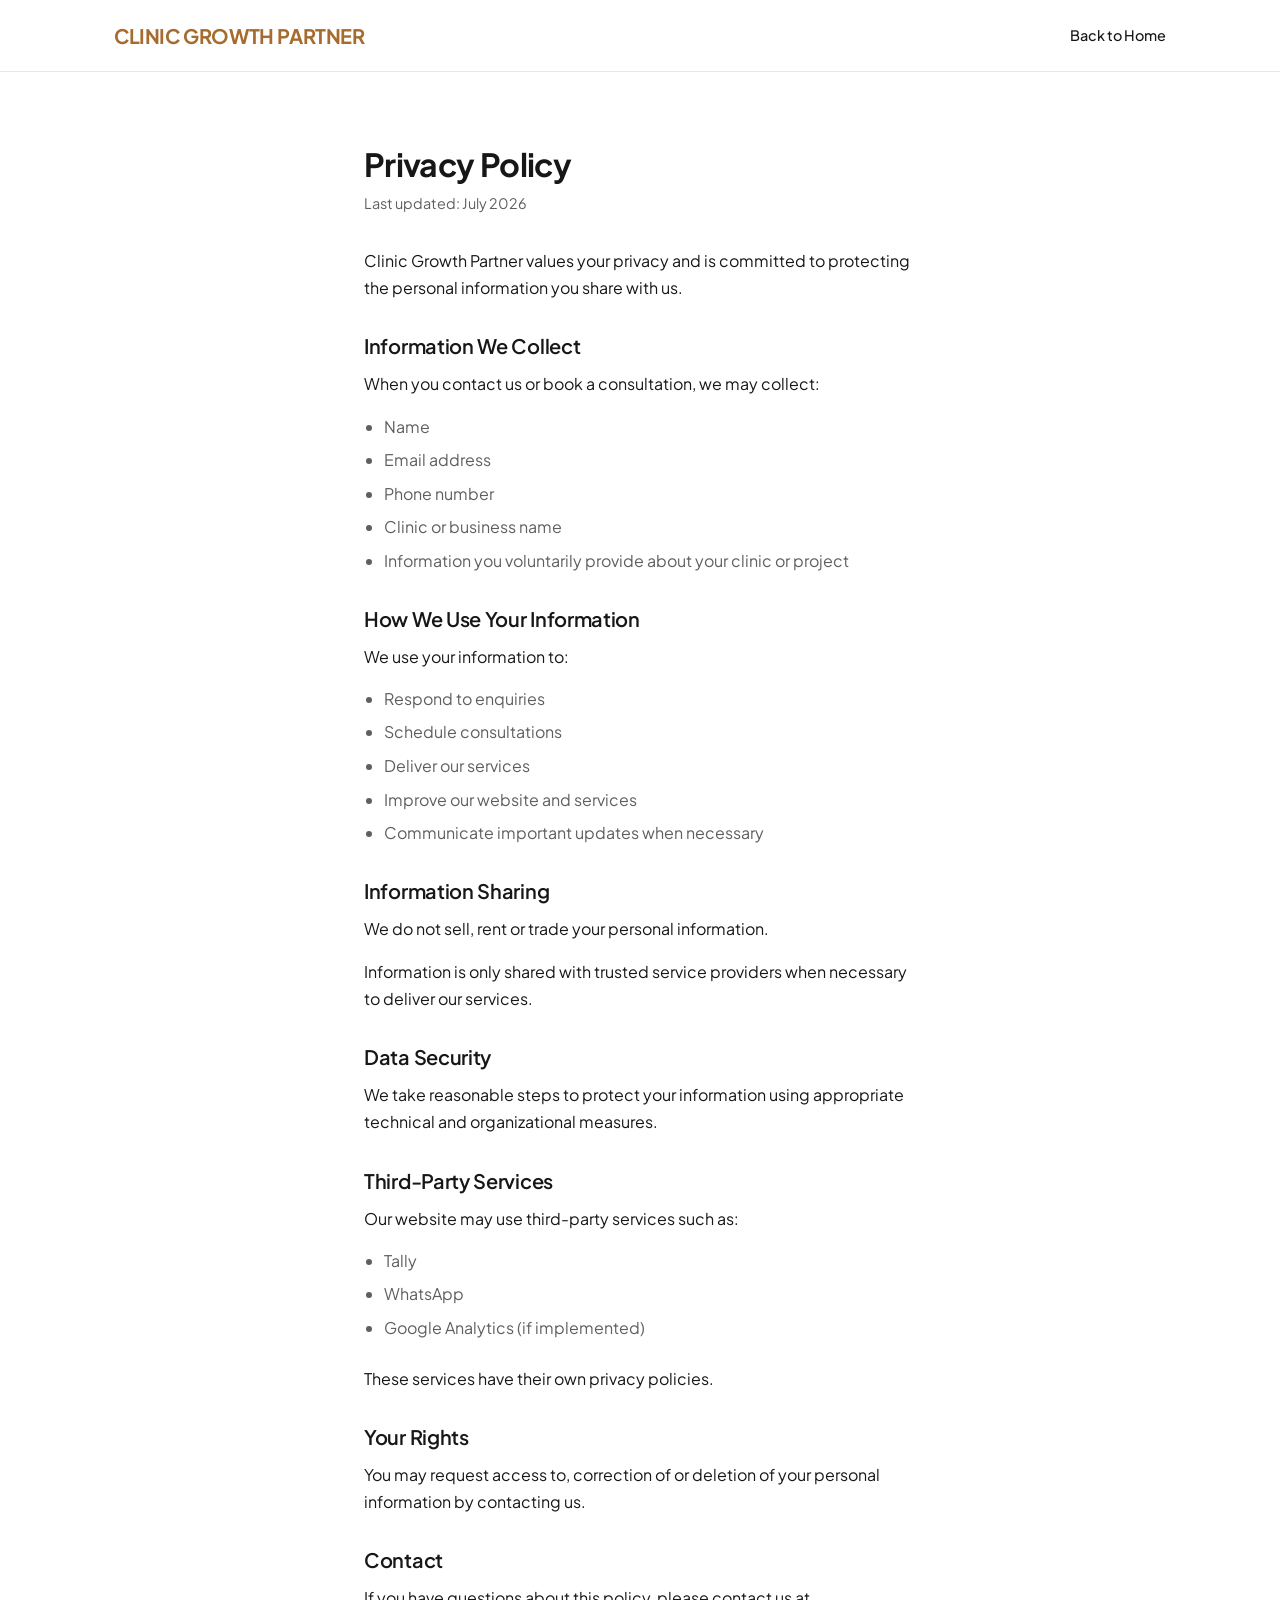
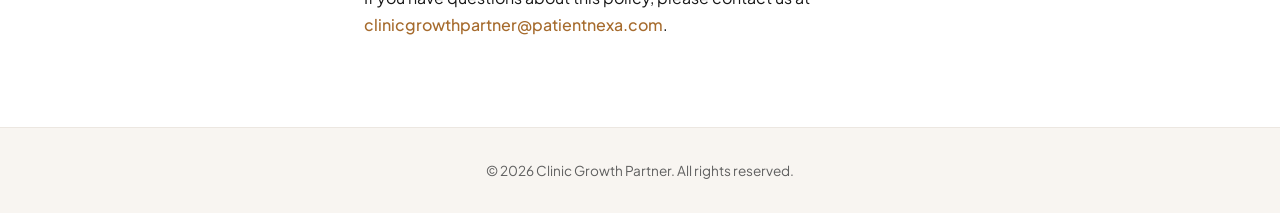
==== privacy-policy.html @ 5e9bd0d6 "Add files via upload" ====
<!DOCTYPE html>
<html lang="en">
<head>
  <meta charset="UTF-8">
  <meta name="viewport" content="width=device-width, initial-scale=1.0">
  <title>Privacy Policy - Clinic Growth Partner</title>
  <link rel="stylesheet" href="styles.css">
  <style>
    .article-container {
      max-width: 680px;
      margin: 0 auto;
      padding: var(--section-spacing) var(--container-padding);
    }
    .article-container h1 {
      font-size: 2rem;
      margin-bottom: 8px;
      color: var(--color-primary-text);
      font-weight: 700;
    }
    .article-meta {
      font-size: 0.9rem;
      color: var(--color-secondary-text);
      margin-bottom: 32px;
    }
    .article-content h2 {
      font-size: 1.25rem;
      margin-top: 32px;
      margin-bottom: 12px;
      color: var(--color-primary-text);
      font-weight: 600;
    }
    .article-content p {
      margin-bottom: 16px;
      line-height: 1.7;
      color: var(--color-primary-text);
    }
    .article-content ul {
      margin-bottom: 24px;
      padding-left: 20px;
    }
    .article-content li {
      margin-bottom: 8px;
      line-height: 1.6;
      color: var(--color-secondary-text);
    }
    .article-content a {
      color: var(--color-bronze);
      text-decoration: none;
      font-weight: 500;
    }
    .article-content a:hover {
      text-decoration: underline;
    }
  </style>
</head>
<body>
  <!-- HEADER -->
  <header class="header">
    <div class="container header-container">
      <a href="index.html" class="logo">Clinic Growth Partner</a>
      <nav class="nav">
        <a href="index.html" class="nav-link">Back to Home</a>
      </nav>
    </div>
  </header>

  <main>
    <article class="article-container">
      <h1>Privacy Policy</h1>
      <div class="article-meta">Last updated: July 2026</div>
      
      <div class="article-content">
        <p>Clinic Growth Partner values your privacy and is committed to protecting the personal information you share with us.</p>

        <h2>Information We Collect</h2>
        <p>When you contact us or book a consultation, we may collect:</p>
        <ul>
          <li>Name</li>
          <li>Email address</li>
          <li>Phone number</li>
          <li>Clinic or business name</li>
          <li>Information you voluntarily provide about your clinic or project</li>
        </ul>

        <h2>How We Use Your Information</h2>
        <p>We use your information to:</p>
        <ul>
          <li>Respond to enquiries</li>
          <li>Schedule consultations</li>
          <li>Deliver our services</li>
          <li>Improve our website and services</li>
          <li>Communicate important updates when necessary</li>
        </ul>

        <h2>Information Sharing</h2>
        <p>We do not sell, rent or trade your personal information.</p>
        <p>Information is only shared with trusted service providers when necessary to deliver our services.</p>

        <h2>Data Security</h2>
        <p>We take reasonable steps to protect your information using appropriate technical and organizational measures.</p>

        <h2>Third-Party Services</h2>
        <p>Our website may use third-party services such as:</p>
        <ul>
          <li>Tally</li>
          <li>WhatsApp</li>
          <li>Google Analytics (if implemented)</li>
        </ul>
        <p>These services have their own privacy policies.</p>

        <h2>Your Rights</h2>
        <p>You may request access to, correction of or deletion of your personal information by contacting us.</p>

        <h2>Contact</h2>
        <p>If you have questions about this policy, please contact us at <a href="mailto:clinicgrowthpartner@patientnexa.com">clinicgrowthpartner@patientnexa.com</a>.</p>
      </div>
    </article>
  </main>

  <footer class="footer" style="padding-top: 32px; padding-bottom: 32px;">
    <div class="container" style="text-align: center;">
      <p style="font-size: 0.85rem; color: var(--color-secondary-text); margin: 0;">&copy; 2026 Clinic Growth Partner. All rights reserved.</p>
    </div>
  </footer>
</body>
</html>
---- styles.css ----
/* ==========================================================================
   CLINIC GROWTH PARTNER - DESIGN SYSTEM & UTILITY STYLES
   ========================================================================== */

/* Typography & Variables Initialization */
@import url('https://fonts.googleapis.com/css2?family=Plus+Jakarta+Sans:ital,wght@0,300;0,400;0,500;0,600;0,700;1,400&display=swap');

:root {
  /* Colour System */
  --color-bronze: #A66B2D;
  --color-primary-text: #171717;
  --color-secondary-text: #5F5F5F;
  --color-bg: #FFFFFF;
  --color-border: #ECE7E1;
  --color-soft-bg: #F8F5F1;

  /* Typography */
  --font-family: 'Plus Jakarta Sans', sans-serif;

  /* Layout Spacing (Mobile Default) */
  --section-spacing: 48px;
  --container-padding: 24px;
  --card-spacing: 24px;
  --max-width: 1180px;

  /* Animation Durations (Subtle & Intentional) */
  --transition-smooth: 0.2s cubic-bezier(0.16, 1, 0.3, 1);
}

@media (min-width: 768px) {
  :root {
    --section-spacing: 56px;
    --container-padding: 48px;
  }
}

@media (min-width: 1024px) {
  :root {
    --section-spacing: 72px;
    --container-padding: 64px;
  }
}

/* Reset & Base Elements */
*, *::before, *::after {
  box-sizing: border-box;
  margin: 0;
  padding: 0;
}

*:focus-visible {
  outline: 2px solid var(--color-bronze);
  outline-offset: 4px;
}

body {
  font-family: var(--font-family);
  color: var(--color-primary-text);
  background-color: var(--color-bg);
  line-height: 1.6;
  -webkit-font-smoothing: antialiased;
  -moz-osx-font-smoothing: grayscale;
}

/* Typography Scale (Natural hierarchy, avoid oversized headings) */
h1, h2, h3, h4, h5, h6 {
  font-weight: 600;
  line-height: 1.25;
  color: var(--color-primary-text);
  letter-spacing: -0.01em;
}

h1 {
  font-size: 2rem;
  font-weight: 700;
  letter-spacing: -0.02em;
}

h2 {
  font-size: 1.5rem;
  font-weight: 600;
  letter-spacing: -0.015em;
}

h3 {
  font-size: 1.15rem;
  font-weight: 600;
}

@media (min-width: 768px) {
  h1 {
    font-size: 2.375rem;
  }
  h2 {
    font-size: 1.75rem;
  }
  h3 {
    font-size: 1.25rem;
  }
}

@media (min-width: 1024px) {
  h1 {
    font-size: 2.75rem;
  }
  h2 {
    font-size: 2rem;
  }
}

p {
  color: var(--color-secondary-text);
  font-size: 0.95rem;
  line-height: 1.6;
}

@media (min-width: 768px) {
  p {
    font-size: 1rem;
  }
}

/* Structural Components */
.container {
  max-width: var(--max-width);
  margin: 0 auto;
  padding-left: var(--container-padding);
  padding-right: var(--container-padding);
  width: 100%;
}

.section {
  padding-top: var(--section-spacing);
  padding-bottom: var(--section-spacing);
  border-bottom: 1px solid var(--color-border);
}

.section:last-of-type {
  border-bottom: none;
}

/* Header Styling */
.header {
  border-bottom: 1px solid var(--color-border);
  background-color: var(--color-bg);
  position: sticky;
  top: 0;
  z-index: 100;
  height: 72px;
  display: flex;
  align-items: center;
}

.header-container {
  display: flex;
  justify-content: space-between;
  align-items: center;
  width: 100%;
}

.logo {
  font-size: 1.1rem;
  font-weight: 700;
  color: var(--color-bronze);
  text-decoration: none;
  letter-spacing: -0.02em;
  text-transform: uppercase;
}

@media (min-width: 768px) {
  .logo {
    font-size: 1.25rem;
  }
}

.nav {
  display: flex;
  gap: 20px;
  align-items: center;
}

@media (min-width: 768px) {
  .nav {
    gap: 32px;
  }
}

.nav-link {
  font-size: 0.9rem;
  font-weight: 500;
  color: var(--color-primary-text);
  text-decoration: none;
  transition: color var(--transition-smooth);
  padding: 4px 0;
  position: relative;
}

.nav-link:hover,
.nav-link.active {
  color: var(--color-bronze);
}

@media (min-width: 768px) {
  .nav-link::after {
    content: '';
    position: absolute;
    bottom: -2px;
    left: 0;
    width: 100%;
    height: 2px;
    background-color: var(--color-bronze);
    transform: scaleX(0);
    transform-origin: right;
    transition: transform var(--transition-smooth);
  }
  
  .nav-link:hover::after,
  .nav-link.active::after {
    transform: scaleX(1);
    transform-origin: left;
  }
}

/* Mobile Menu Toggle */
.menu-toggle {
  display: none;
  flex-direction: column;
  justify-content: space-between;
  width: 24px;
  height: 16px;
  background: transparent;
  border: none;
  cursor: pointer;
  padding: 0;
  z-index: 110;
}

.hamburger-bar {
  width: 100%;
  height: 2px;
  background-color: var(--color-primary-text);
  transition: all var(--transition-smooth);
}

@media (max-width: 767px) {
  .menu-toggle {
    display: flex;
  }
  
  .nav {
    position: absolute;
    top: 72px;
    left: 0;
    width: 100%;
    background-color: var(--color-bg);
    border-bottom: 1px solid var(--color-border);
    flex-direction: column;
    align-items: flex-start;
    padding: 24px var(--container-padding);
    gap: 16px;
    max-height: 0;
    overflow: hidden;
    opacity: 0;
    visibility: hidden;
    transition: all var(--transition-smooth);
    box-shadow: 0 4px 12px rgba(23, 23, 23, 0.05);
  }
  
  .nav.open {
    max-height: 300px;
    opacity: 1;
    visibility: visible;
  }
  
  .nav-link {
    width: 100%;
    padding: 8px 0;
    border-bottom: none;
    border-left: 2px solid transparent;
    padding-left: 12px;
  }
  
  .nav-link.active {
    border-left-color: var(--color-bronze);
  }
  
  .menu-toggle.open .hamburger-bar:nth-child(1) {
    transform: translateY(7px) rotate(45deg);
  }
  
  .menu-toggle.open .hamburger-bar:nth-child(2) {
    opacity: 0;
  }
  
  .menu-toggle.open .hamburger-bar:nth-child(3) {
    transform: translateY(-7px) rotate(-45deg);
  }
}

/* Buttons */
.btn {
  display: inline-flex;
  align-items: center;
  justify-content: center;
  height: 48px;
  padding: 0 24px;
  border-radius: 12px;
  font-size: 0.95rem;
  font-weight: 600;
  text-decoration: none;
  cursor: pointer;
  box-sizing: border-box;
  transition: background-color var(--transition-smooth), color var(--transition-smooth), border-color var(--transition-smooth), transform var(--transition-smooth), box-shadow var(--transition-smooth);
  border: 1px solid transparent;
}

.btn:hover {
  transform: translateY(-1px);
  box-shadow: 0 4px 12px rgba(23, 23, 23, 0.04);
}

.btn-primary {
  background-color: var(--color-bronze);
  color: #FFFFFF;
}

.btn-primary:hover {
  background-color: #8c5720;
}

.btn-secondary {
  background-color: #FFFFFF;
  color: var(--color-bronze);
  border-color: var(--color-bronze);
}

.btn-secondary:hover {
  background-color: var(--color-soft-bg);
}

/* Cards */
.card {
  background-color: var(--color-bg);
  border: 1px solid var(--color-border);
  border-radius: 16px;
  padding: 24px;
  box-shadow: 0 2px 8px rgba(23, 23, 23, 0.02);
  box-sizing: border-box;
  display: flex;
  flex-direction: column;
  height: 100%;
  transition: transform var(--transition-smooth), box-shadow var(--transition-smooth), border-color var(--transition-smooth);
}

.card-hover:hover {
  transform: translateY(-3px);
  box-shadow: 0 4px 12px rgba(23, 23, 23, 0.03);
  border-color: var(--color-bronze);
}

.testimonial-card-hover {
  background-color: var(--color-bg);
  border: 1px solid var(--color-border);
  border-radius: 16px;
  padding: 24px;
  box-shadow: 0 2px 8px rgba(23, 23, 23, 0.02);
  box-sizing: border-box;
  display: flex;
  flex-direction: column;
  height: 100%;
  transition: transform var(--transition-smooth), box-shadow var(--transition-smooth), border-color var(--transition-smooth);
}

.testimonial-card-hover:hover {
  transform: translateY(-3px);
  box-shadow: 0 4px 12px rgba(23, 23, 23, 0.03);
  border-color: var(--color-bronze);
}

.testimonial-card-hover:hover {
  box-shadow: 0 4px 12px rgba(23, 23, 23, 0.04);
}

/* Layout Grids */
.grid-2 {
  display: grid;
  grid-template-columns: 1fr;
  gap: var(--card-spacing);
}

@media (min-width: 768px) {
  .grid-2 {
    grid-template-columns: repeat(2, 1fr);
  }
}

.grid-3 {
  display: grid;
  grid-template-columns: 1fr;
  gap: var(--card-spacing);
}

@media (min-width: 768px) {
  .grid-3 {
    grid-template-columns: repeat(2, 1fr);
  }
}

@media (min-width: 1024px) {
  .grid-3 {
    grid-template-columns: repeat(3, 1fr);
  }
}

.grid-5 {
  display: grid;
  grid-template-columns: 1fr;
  gap: var(--card-spacing);
}

@media (min-width: 768px) {
  .grid-5 {
    grid-template-columns: repeat(2, 1fr);
  }
}

@media (min-width: 1024px) {
  .grid-5 {
    grid-template-columns: repeat(5, 1fr);
  }
}

/* Placeholders & Wireframing Utilities */
.placeholder-mockup {
  background-color: var(--color-soft-bg);
  border: 1px solid var(--color-border);
  border-radius: 16px;
  display: flex;
  flex-direction: column;
  align-items: center;
  justify-content: center;
  color: var(--color-secondary-text);
  font-size: 0.85rem;
  font-weight: 500;
  text-transform: uppercase;
  letter-spacing: 0.05em;
  min-height: 280px;
  width: 100%;
  padding: 24px;
  text-align: center;
  box-sizing: border-box;
}

@media (min-width: 768px) {
  .placeholder-mockup {
    min-height: 380px;
  }
}

.placeholder-image {
  background-color: var(--color-soft-bg);
  border: 1px solid var(--color-border);
  border-radius: 8px;
  display: flex;
  align-items: center;
  justify-content: center;
  color: var(--color-secondary-text);
  font-size: 0.8rem;
  width: 100%;
  aspect-ratio: 16 / 9;
  margin-bottom: 16px;
}

.placeholder-icon {
  width: 24px;
  height: 24px;
  stroke: var(--color-secondary-text);
  stroke-width: 1.5;
  fill: none;
  stroke-linecap: round;
  stroke-linejoin: round;
  display: inline-block;
  margin-bottom: 16px;
}

.placeholder-icon.bronze {
  stroke: var(--color-bronze);
}

/* Accordion Specific Styling */
.accordion-list {
  display: flex;
  flex-direction: column;
  gap: 16px;
}

.accordion-card {
  border: 1px solid var(--color-border);
  border-radius: 16px;
  padding: 20px;
  background-color: var(--color-bg);
  box-shadow: 0 2px 8px rgba(23, 23, 23, 0.02);
}

.accordion-header {
  display: flex;
  justify-content: space-between;
  align-items: center;
  cursor: pointer;
  background: transparent;
  border: none;
  width: 100%;
  text-align: left;
  padding: 0;
  font-family: inherit;
}

.accordion-header h3 {
  margin: 0;
  font-size: 1.05rem;
}

.accordion-icon {
  width: 20px;
  height: 20px;
  stroke: var(--color-secondary-text);
  stroke-width: 1.5;
  fill: none;
  transition: transform var(--transition-smooth);
  flex-shrink: 0;
}

.accordion-body {
  display: grid;
  grid-template-rows: 0fr;
  transition: grid-template-rows var(--transition-smooth);
  overflow: hidden;
}

.accordion-content {
  min-height: 0;
  transition: visibility var(--transition-smooth), padding var(--transition-smooth);
  visibility: hidden;
  padding-top: 0;
}

.accordion-card.open .accordion-body {
  grid-template-rows: 1fr;
}

.accordion-card.open .accordion-content {
  visibility: visible;
  padding-top: 16px;
  border-top: 1px dashed var(--color-border);
  margin-top: 16px;
}

.accordion-card.open .accordion-icon {
  transform: rotate(180deg);
}

/* Accordion details classes */
.accordion-title-block {
  display: flex;
  flex-direction: column;
  gap: 8px;
}

.accordion-title-block h3 {
  font-size: 1.15rem;
  font-weight: 600;
  color: var(--color-primary-text);
}

.accordion-title-block p {
  margin: 0;
  font-size: 0.95rem;
  color: var(--color-secondary-text);
  font-weight: 400;
}

.accordion-includes {
  margin-top: 16px;
  background-color: var(--color-soft-bg);
  border: 1px solid var(--color-border);
  border-radius: 8px;
  padding: 16px;
}

.accordion-includes strong {
  display: block;
  font-size: 0.85rem;
  text-transform: uppercase;
  letter-spacing: 0.05em;
  color: var(--color-bronze);
  margin-bottom: 8px;
}

.accordion-includes ul {
  list-style: none;
  padding: 0;
  margin: 0;
  display: grid;
  grid-template-columns: 1fr;
  gap: 8px;
}

@media (min-width: 768px) {
  .accordion-includes ul {
    grid-template-columns: repeat(2, 1fr);
  }
}

.accordion-includes li {
  font-size: 0.9rem;
  color: var(--color-primary-text);
  display: flex;
  align-items: center;
  gap: 8px;
}

.accordion-includes li::before {
  content: "•";
  color: var(--color-bronze);
  font-weight: bold;
}

/* Hero Specific Layout */
.hero-grid {
  display: grid;
  grid-template-columns: 1fr;
  gap: 32px;
  align-items: center;
}

@media (min-width: 1024px) {
  .hero-grid {
    grid-template-columns: 1.1fr 0.9fr;
    gap: 48px;
  }
}

.hero-actions {
  display: flex;
  flex-wrap: wrap;
  gap: 12px;
  margin-top: 24px;
}

.hero-text-block {
  display: flex;
  flex-direction: column;
  justify-content: center;
}

/* Consultation Form Placeholder styling */
.consultation-form-placeholder {
  background-color: var(--color-soft-bg);
  border: 1px solid var(--color-border);
  border-radius: 16px;
  padding: 24px;
  display: flex;
  flex-direction: column;
  gap: 16px;
}

.form-field-outline {
  height: 48px;
  border: 1px solid var(--color-border);
  border-radius: 8px;
  background-color: var(--color-bg);
  width: 100%;
}

.form-field-outline.textarea {
  height: 100px;
}

.btn-whatsapp-placeholder {
  background-color: #244E35; /* Premium Forest Green for WhatsApp placeholder, calm & brand-aligned */
  color: #FFFFFF;
  border: none;
}

.btn-whatsapp-placeholder:hover {
  background-color: #1a3826;
}

/* Section Header */
.section-header {
  max-width: 640px;
  margin-bottom: 28px;
}

.section-header .subtitle {
  color: var(--color-bronze);
  text-transform: uppercase;
  font-size: 0.8rem;
  font-weight: 700;
  letter-spacing: 0.05em;
  margin-bottom: 8px;
  display: block;
}

/* Steps Layout (How We Work) */
.steps-layout {
  display: grid;
  grid-template-columns: 1fr;
  gap: var(--card-spacing);
}

@media (min-width: 768px) {
  .steps-layout {
    grid-template-columns: repeat(2, 1fr);
  }
}

@media (min-width: 1024px) {
  .steps-layout {
    grid-template-columns: repeat(4, 1fr);
  }
}

.step-card {
  position: relative;
}

.step-number {
  font-size: 2rem;
  font-weight: 700;
  color: var(--color-border);
  line-height: 1;
  margin-bottom: 8px;
}

/* Footer layout */
.footer {
  background-color: var(--color-soft-bg);
  border-top: 1px solid var(--color-border);
  padding-top: var(--section-spacing);
  padding-bottom: var(--section-spacing);
}

.footer-grid {
  display: grid;
  grid-template-columns: 1fr;
  gap: 32px;
  text-align: left;
}

@media (min-width: 768px) {
  .footer-grid {
    grid-template-columns: repeat(2, 1fr);
  }
}

@media (min-width: 1024px) {
  .footer-grid {
    grid-template-columns: repeat(4, 1fr);
  }
}

.footer-col h4 {
  font-size: 0.9rem;
  text-transform: uppercase;
  letter-spacing: 0.05em;
  margin-bottom: 16px;
  color: var(--color-primary-text);
  font-weight: 700;
}

.footer-links {
  list-style: none;
  padding: 0;
  margin: 0;
}

.footer-links li {
  margin-bottom: 10px;
}

.footer-links a {
  color: var(--color-secondary-text);
  text-decoration: none;
  font-size: 0.9rem;
  transition: color var(--transition-smooth);
}

.footer-links a:hover {
  color: var(--color-bronze);
}

.footer-bottom {
  border-top: 1px solid var(--color-border);
  margin-top: 32px;
  padding-top: 24px;
  display: flex;
  flex-direction: column;
  gap: 8px;
  align-items: flex-start;
  width: 100%;
}

@media (min-width: 768px) {
  .footer-bottom {
    flex-direction: row;
    justify-content: space-between;
    align-items: center;
  }
}

.footer-bottom p {
  font-size: 0.85rem;
  margin: 0;
}

/* Scroll reveal on scroll (How We Work steps) */
.reveal-on-scroll {
  opacity: 0;
  transform: translateY(20px);
  transition: opacity 0.6s cubic-bezier(0.16, 1, 0.3, 1), transform 0.6s cubic-bezier(0.16, 1, 0.3, 1);
}

.reveal-on-scroll.revealed {
  opacity: 1;
  transform: translateY(0);
}

/* Refined Challenges Cards */
.challenges-header {
  margin-bottom: 24px !important;
}

.challenge-card {
  background-color: var(--color-bg);
  border: 1px solid var(--color-border);
  border-radius: 16px;
  padding: 20px;
  box-shadow: 0 2px 8px rgba(23, 23, 23, 0.015);
  box-sizing: border-box;
  display: flex;
  flex-direction: column;
  height: 100%;
  transition: transform var(--transition-smooth), box-shadow var(--transition-smooth), border-color var(--transition-smooth);
}

.challenge-card:hover {
  transform: translateY(-3px);
  box-shadow: 0 4px 12px rgba(23, 23, 23, 0.03);
  border-color: var(--color-bronze);
}

.challenge-card .placeholder-icon {
  width: 22px;
  height: 22px;
  margin-bottom: 12px;
  stroke: var(--color-bronze);
  stroke-width: 1.5;
  fill: none;
  flex-shrink: 0;
}

.challenge-card p {
  line-height: 1.6;
  margin: 0;
  font-size: 0.9rem;
  color: var(--color-primary-text);
  font-weight: 500;
}

/* Refined Why Choose Us Cards */
.trust-card {
  background-color: var(--color-bg);
  border: 1px solid var(--color-border);
  border-radius: 12px;
  padding: 16px;
  box-shadow: 0 2px 8px rgba(23, 23, 23, 0.012);
  box-sizing: border-box;
  display: flex;
  flex-direction: column;
  align-items: center;
  justify-content: center;
  text-align: center;
  height: 100%;
  min-height: 104px;
  transition: transform var(--transition-smooth), box-shadow var(--transition-smooth), border-color var(--transition-smooth);
}

.trust-card:hover {
  transform: translateY(-3px);
  box-shadow: 0 4px 12px rgba(23, 23, 23, 0.03);
  border-color: var(--color-bronze);
}

.trust-card .placeholder-icon {
  width: 22px;
  height: 22px;
  margin-bottom: 8px;
  stroke: var(--color-bronze);
  stroke-width: 1.5;
  fill: none;
  flex-shrink: 0;
}

.trust-card h3 {
  font-size: 0.9rem;
  font-weight: 700;
  margin: 0;
  color: var(--color-primary-text);
  line-height: 1.4;
}

/* Mobile Hero Alignment Refinements */
@media (max-width: 767px) {
  .hero-grid {
    text-align: center;
  }
  
  .hero-text-block {
    align-items: center;
  }
  
  .hero-text-block h1 {
    text-align: center;
    max-width: 480px;
    margin-left: auto;
    margin-right: auto;
  }
  
  .hero-text-block p {
    text-align: center;
    max-width: 440px;
    margin-left: auto;
    margin-right: auto;
    margin-top: 16px !important;
  }
  
  .hero-actions {
    flex-direction: column;
    width: 100%;
    max-width: 320px;
    margin-left: auto;
    margin-right: auto;
    margin-top: 24px !important;
    gap: 12px;
    align-items: stretch;
  }
  
  .hero-actions .btn {
    width: 100%;
    margin: 0;
  }
}

/* Section Visual Weight and Flow Adjustments */
.section-light {
  padding-top: calc(var(--section-spacing) * 0.7);
  padding-bottom: calc(var(--section-spacing) * 0.7);
  border-bottom: none !important;
}

.section-heavy {
  padding-top: var(--section-spacing);
  padding-bottom: var(--section-spacing);
  border-bottom: 1px solid var(--color-border);
}

/* Section Reveal Micro-interactions */
.section-reveal {
  opacity: 0;
  transform: translateY(10px);
  transition: opacity 0.3s cubic-bezier(0.16, 1, 0.3, 1), transform 0.3s cubic-bezier(0.16, 1, 0.3, 1);
}

.section-reveal.revealed {
  opacity: 1;
  transform: translateY(0);
}

/* Lazy Load Fade-in Images */
.fade-in-image {
  opacity: 0;
  transform: translateY(6px);
  transition: opacity 0.4s ease-out, transform 0.4s ease-out;
}

.fade-in-image.loaded {
  opacity: 1;
  transform: translateY(0);
}

/* Testimonials Expansion Toggle Card styles */
.testimonial-text-wrapper {
  position: relative;
  max-height: 110px;
  overflow: hidden;
  transition: max-height 0.4s cubic-bezier(0.16, 1, 0.3, 1);
}

.testimonial-text-wrapper::after {
  content: '';
  position: absolute;
  bottom: 0;
  left: 0;
  width: 100%;
  height: 44px;
  background: linear-gradient(transparent, var(--color-bg));
  pointer-events: none;
  transition: opacity 0.3s ease;
}

.testimonial-text-wrapper.no-fade::after {
  display: none;
}

.card.expanded .testimonial-text-wrapper::after {
  opacity: 0;
}

.testimonial-toggle {
  background: transparent;
  border: none;
  color: var(--color-bronze);
  font-family: inherit;
  font-size: 0.85rem;
  font-weight: 600;
  cursor: pointer;
  padding: 0;
  margin-top: 12px;
  margin-bottom: auto; /* aligns push footer elements to bottom */
  display: inline-flex;
  align-items: center;
  transition: color var(--transition-smooth);
}

.testimonial-toggle:hover {
  color: #8c5720;
}

/* Brands Trusted Grid (Logo Row) */
.brands-grid {
  display: grid;
  grid-template-columns: repeat(2, 1fr);
  gap: 24px;
  align-items: center;
  justify-content: center;
}

@media (min-width: 768px) {
  .brands-grid {
    grid-template-columns: repeat(2, 1fr);
    gap: 32px;
  }
}

@media (min-width: 1024px) {
  .brands-grid {
    grid-template-columns: repeat(4, 1fr);
    gap: 40px;
  }
}

.brand-logo-item {
  display: flex;
  align-items: center;
  justify-content: center;
  gap: 8px;
  height: 48px;
  opacity: 0.95;
  transition: opacity var(--transition-smooth);
}

.brand-logo-item:hover {
  opacity: 1;
}

.brand-logo-item img,
.brand-logo-item svg {
  max-height: 48px;
  width: auto;
  max-width: 100%;
  object-fit: contain;
  display: block;
}
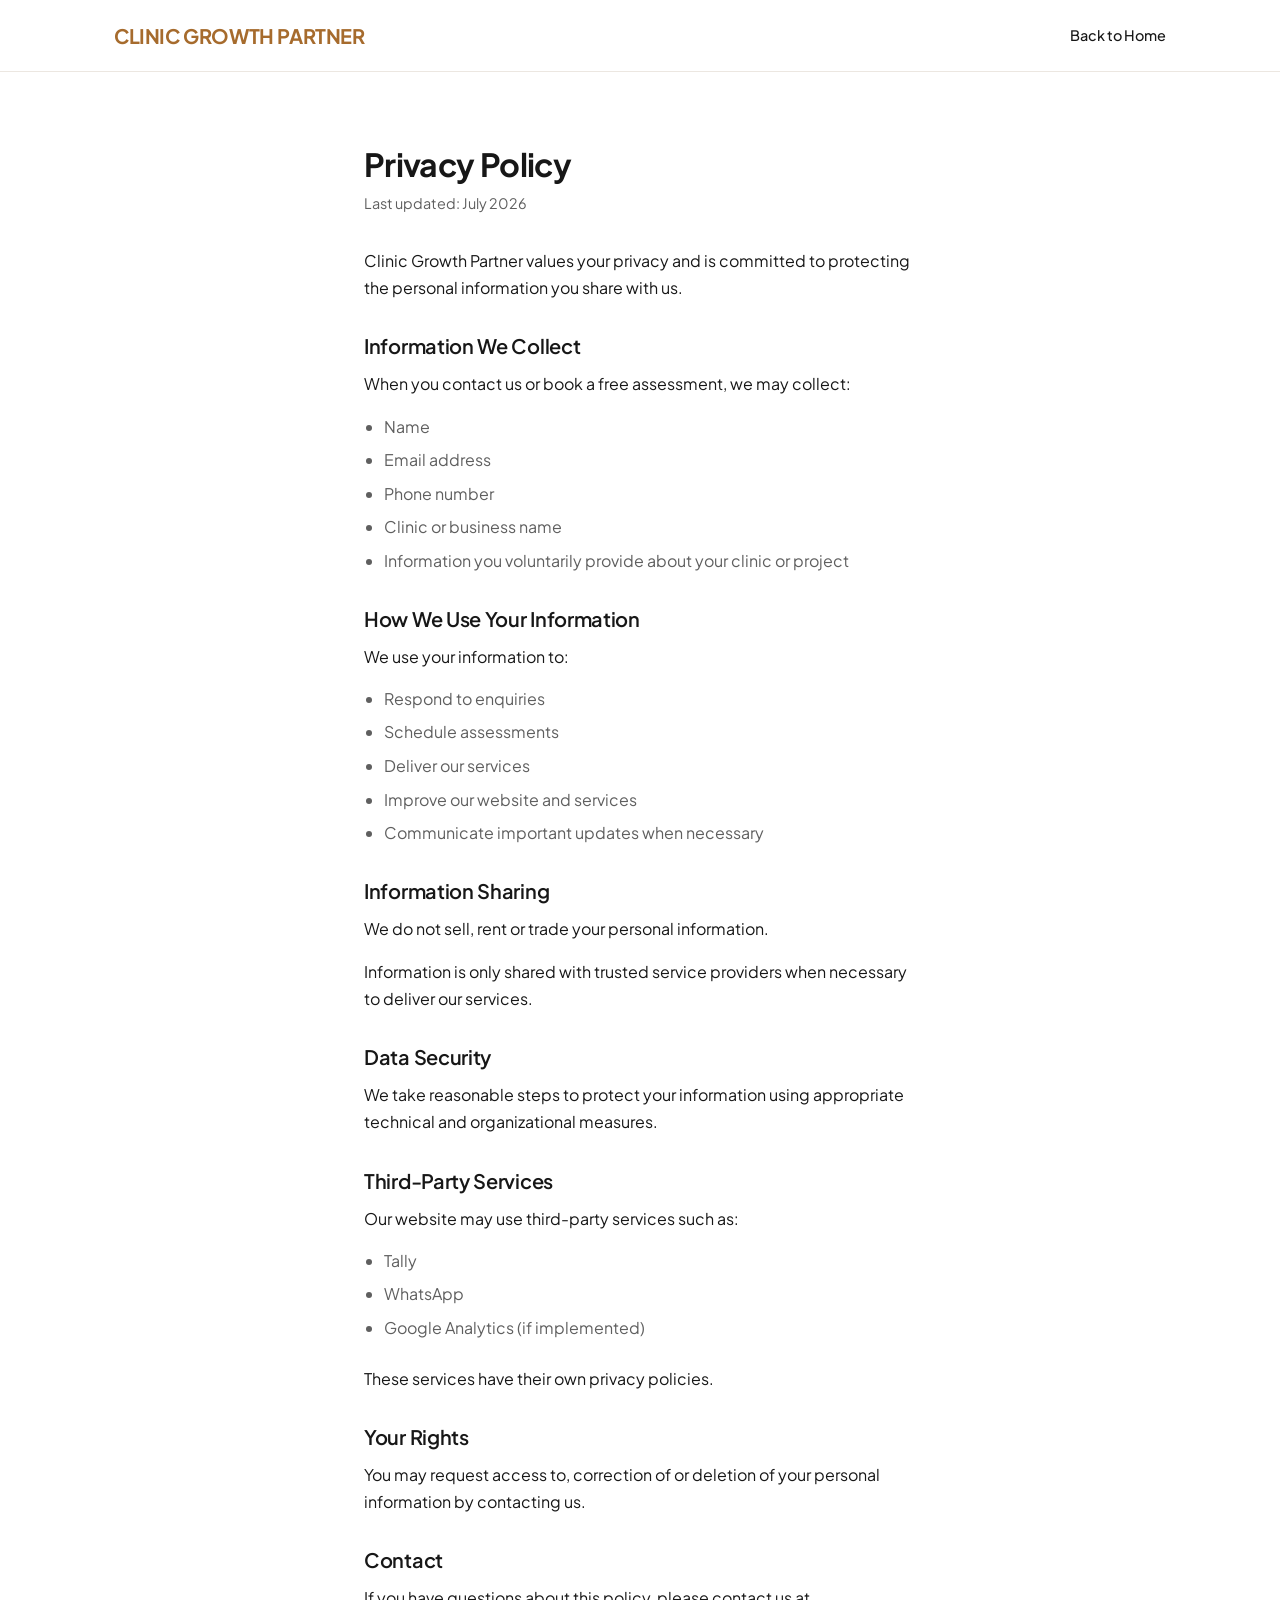
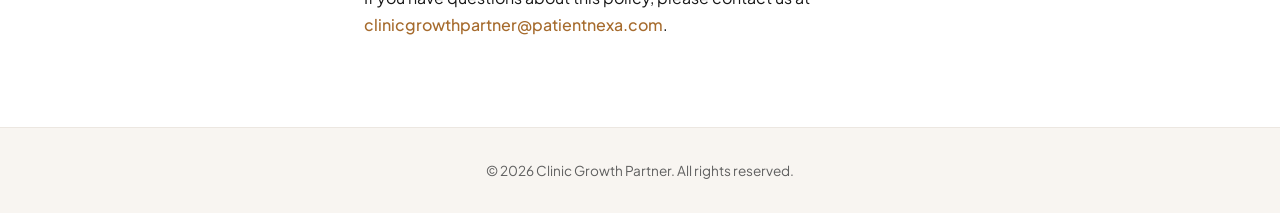
==== commit bcd4ddfe: "Add files via upload" ====
--- a/privacy-policy.html
+++ b/privacy-policy.html
@@ -73,7 +73,7 @@
         <p>Clinic Growth Partner values your privacy and is committed to protecting the personal information you share with us.</p>
 
         <h2>Information We Collect</h2>
-        <p>When you contact us or book a consultation, we may collect:</p>
+        <p>When you contact us or book a free assessment, we may collect:</p>
         <ul>
           <li>Name</li>
           <li>Email address</li>
@@ -86,7 +86,7 @@
         <p>We use your information to:</p>
         <ul>
           <li>Respond to enquiries</li>
-          <li>Schedule consultations</li>
+          <li>Schedule assessments</li>
           <li>Deliver our services</li>
           <li>Improve our website and services</li>
           <li>Communicate important updates when necessary</li>
--- a/styles.css
+++ b/styles.css
@@ -868,6 +868,34 @@
   font-weight: 500;
 }
 
+.challenge-link {
+  display: inline-flex;
+  align-items: center;
+  color: rgba(155, 124, 96, 0.85);
+  font-size: 0.8rem;
+  font-weight: 600;
+  text-decoration: none;
+  margin-top: auto;
+  padding-top: 16px;
+  text-align: left;
+  transition: color var(--transition-smooth);
+}
+
+.challenge-link .arrow {
+  display: inline-block;
+  transition: transform var(--transition-smooth);
+  margin-left: 4px;
+}
+
+.challenge-card:hover .challenge-link,
+.challenge-link:hover {
+  color: var(--color-bronze);
+}
+
+.challenge-card:hover .challenge-link .arrow {
+  transform: translateX(4px);
+}
+
 /* Refined Why Choose Us Cards */
 .trust-card {
   background-color: var(--color-bg);
@@ -963,6 +991,18 @@
   padding-top: var(--section-spacing);
   padding-bottom: var(--section-spacing);
   border-bottom: 1px solid var(--color-border);
+}
+
+/* Selected Sections background colors for rhythm distinction */
+#hero,
+#solutions,
+#consultation {
+  background-color: #FCFAF7;
+}
+
+/* Typography Emphasis accent class */
+.text-accent {
+  color: var(--color-bronze);
 }
 
 /* Section Reveal Micro-interactions */
@@ -1083,6 +1123,28 @@
   display: block;
 }
 
-
-
-
+/* Trust Section Rounded Container Styling */
+.trust-container {
+  background-color: var(--color-bg);
+  border: 1px solid var(--color-border);
+  border-radius: 28px;
+  padding: 32px 20px;
+  box-sizing: border-box;
+  width: 100%;
+}
+
+@media (min-width: 768px) {
+  .trust-container {
+    padding: 36px 40px;
+  }
+}
+
+@media (min-width: 1024px) {
+  .trust-container {
+    padding: 40px 64px;
+  }
+}
+
+
+
+
